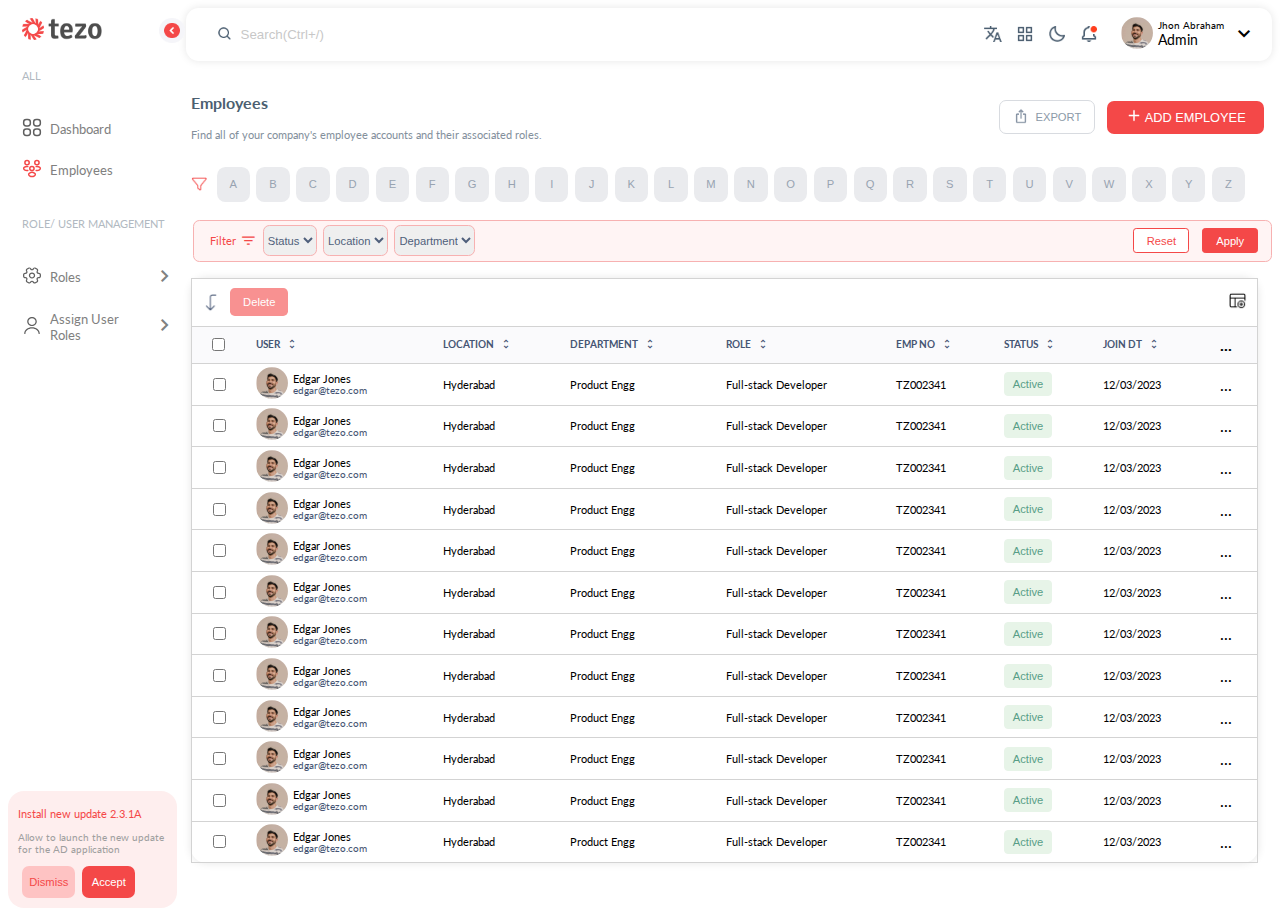
==== index.html @ accb6292 "Added Task 2" ====
<!DOCTYPE html>
<html>

<head>
    <meta charset="UTF-8">
    <meta name="viewport" content="width=device-width, initial-scale=1.0">
    <link rel="stylesheet" href="css/style.css">
    <link rel="stylesheet" href="css/index.css">
    <link rel="stylesheet" href="css/responsive.css">
    <link rel="preconnect" href="https://fonts.googleapis.com">
    <link rel="preconnect" href="https://fonts.gstatic.com" crossorigin>
    <link href="https://fonts.googleapis.com/css2?family=Lato:wght@100;300;400;700;900&display=swap" rel="stylesheet">
    <link rel="stylesheet"
        href="https://fonts.googleapis.com/css2?family=Material+Symbols+Outlined:opsz,wght,FILL,GRAD@20..48,100..700,0..1,-50..200" />
</head>

<body>
    <header>
        <div class="header-searchbox">
            <img class="img-search" src="images/bx-search.png" alt="search-icon">
            <input class="input-searchbox" type="text" placeholder="Search(Ctrl+/)">
        </div>
        <div class="header-icons">
            <img class="header-icon" src="images/IconButton.png">
            <img class="header-icon" src="images/icon1.png">
            <img class="header-icon" src="images/icon2.png">
            <img class="header-icon" src="images/icon3.png">
            <div class="profile-section">
                <div>
                    <img class="img-avatar" src="images/Avatar.png">
                </div>
                <div>
                    <p class="person-name">Jhon Abraham</p>
                    <p class="person-role">Admin</p>
                </div>
                <span class="material-symbols-outlined down-arrow">expand_more</span>
            </div>
        </div>
    </header>
    <section class="sidebar">
        <div>
            <a title="logo"><img class="the-logo" src="images/TezoLogo.png" alt="Tezo Logo"></a>
            <a title="collapse button"><img class="collapse-button" src="images/handle.png" alt="handle"></a>
            <h6 class="sidebar-heading">ALL</h6>
            <a>
                <div class="sidebar-sub-heading">
                    <div class="sidebar-icon-and-heading">
                        <div><img class="heading-icon" src="images/Horizontal nav/Dashboard.svg"></div>
                        <div>
                            <p>Dashboard</p>
                        </div>
                    </div>
                    <div class="sideline"></div>
                </div>
            </a>

            <a>
                <div class="sidebar-sub-heading">
                    <div class="sidebar-icon-and-heading">
                        <div><img class="heading-icon" src="images/Horizontal nav/Employees.svg"></div>
                        <div>
                            <p>Employees</p>
                        </div>
                    </div>
                    <div class="sideline"></div>
                </div>
            </a>
            <h6 class="sidebar-heading">ROLE/ USER MANAGEMENT</h6>
            <a>
                <div class="sidebar-sub-heading">
                    <div class="sidebar-icon-and-heading">
                        <div><img class="heading-icon" src="images/Horizontal nav/Roles.svg"></div>
                        <div>
                            <p>Roles</p>
                        </div>
                    </div>
                    <div class="sidebar-arrow">
                        <span class="material-symbols-outlined arrow">navigate_next</span>
                    </div>
                    <div class="sideline"></div>
                </div>
            </a>
            <a>
                <div class="sidebar-sub-heading">
                    <div class="sidebar-icon-and-heading">
                        <div><img class="heading-icon" src="images/Horizontal nav/assign user.svg"></div>
                        <div>
                            <p>Assign User Roles</p>
                        </div>
                    </div>
                    <div class="sidebar-arrow">
                        <span class="material-symbols-outlined arrow">navigate_next</span>
                    </div>
                    <div class="sideline"></div>
                </div>
            </a>
        </div>
        <div class="new-update">
            <p>Install new update 2.3.1A</p>
            <h6>Allow to launch the new update for the AD application</h6>
            <button class="btn-dismiss">Dismiss</button>
            <button class="btn-accept">Accept</button>
        </div>
    </section>
    <section class="main">
        <div class="employees">
            <div>
                <h2 class="main-heading">Employees</h2>
                <p class="main-text">Find all of your company's employee accounts and their associated roles.</p>
            </div>
            <div>
                <button class="btn-export">
                    <div class="btn-flex">
                        <div><img class="img-export" src="images/Masked Icon.png" alt="export"></div>
                        <div>EXPORT</div>
                    </div>
                </button>
                <button class="btn-add-employee">
                    <div class="btn-flex">
                        <div><img class="img-plus" src="images/plus.png" alt="export"></div>
                        <div>ADD EMPLOYEE</div>
                    </div>
                </button>
            </div>
        </div>
        <div class="alphabet">
            <div>
                <img class="img-funnel" src="images/Vector.png" alt="funnel icon">
            </div>
            <button class="btn-alphabet">A</button>
            <button class="btn-alphabet">B</button>
            <button class="btn-alphabet">C</button>
            <button class="btn-alphabet">D</button>
            <button class="btn-alphabet">E</button>
            <button class="btn-alphabet">F</button>
            <button class="btn-alphabet">G</button>
            <button class="btn-alphabet">H</button>
            <button class="btn-alphabet">I</button>
            <button class="btn-alphabet">J</button>
            <button class="btn-alphabet">K</button>
            <button class="btn-alphabet">L</button>
            <button class="btn-alphabet">M</button>
            <button class="btn-alphabet">N</button>
            <button class="btn-alphabet">O</button>
            <button class="btn-alphabet">P</button>
            <button class="btn-alphabet">Q</button>
            <button class="btn-alphabet">R</button>
            <button class="btn-alphabet">S</button>
            <button class="btn-alphabet">T</button>
            <button class="btn-alphabet">U</button>
            <button class="btn-alphabet">V</button>
            <button class="btn-alphabet">W</button>
            <button class="btn-alphabet">X</button>
            <button class="btn-alphabet">Y</button>
            <button class="btn-alphabet">Z</button>
        </div>
        <div class="filter-box">
            <div class="filter-box-select">
                <div class="filter-text">
                    <span> Filter</span>
                    <span class="material-symbols-outlined icon-filter-list">filter_list</span>
                </div>
                <select class="filter-tags">
                    <option>Status</option>
                    <option>opt 1</option>
                    <option>opt 2</option>
                    <option>opt 3</option>
                </select>
                <select class="filter-tags">
                    <option>Location</option>
                    <option>opt 1</option>
                    <option>opt 2</option>
                    <option>opt 3</option>
                </select>
                <select class="filter-tags">
                    <option>Department</option>
                    <option>opt 1</option>
                    <option>opt 2</option>
                    <option>opt 3</option>
                </select>
            </div>

            <div class="filter-box-apply">
                <button class="btn-reset">Reset</button>
                <button class="btn-apply">Apply</button>

            </div>
        </div>
        <div class="employee-table-box">
            <div class="delete-and-add-section">
                <div class="delete-side-section">
                    <img class="left-down-arrow" src="images/arrow-turn left -down.png" alt="left down arrow">
                    <button class="btn-delete">Delete</button>
                </div>
                <div class="add-side-section">
                    <img class="add-icon" src="images/table-add.png" alt="add icon">
                </div>
            </div>
            <table class="employee-table">
                <tr class="table-headings">
                    <th>
                        <input type="checkbox" class="checkbox">
                    </th>
                    <th>
                        <div class="th-flex">
                            <div>
                                USER
                            </div>
                            <div>
                                <span class="material-symbols-outlined unfold">unfold_more</span>
                            </div>
                        </div>
                    </th>
                    <th>
                        <div class="th-flex">
                            <div>
                                LOCATION
                            </div>
                            <div>
                                <span class="material-symbols-outlined unfold">unfold_more</span>
                            </div>
                        </div>
                    </th>
                    <th>
                        <div class="th-flex">
                            <div>
                                DEPARTMENT
                            </div>
                            <div>
                                <span class="material-symbols-outlined unfold">unfold_more</span>
                            </div>
                        </div>
                    </th>
                    <th>
                        <div class="th-flex">
                            <div>
                                ROLE
                            </div>
                            <div>
                                <span class="material-symbols-outlined unfold">unfold_more</span>
                            </div>
                        </div>
                    </th>
                    <th>
                        <div class="th-flex">
                            <div>
                                EMP NO
                            </div>
                            <div>
                                <span class="material-symbols-outlined unfold">unfold_more</span>
                            </div>
                        </div>
                    </th>
                    <th>
                        <div class="th-flex">
                            <div>
                                STATUS
                            </div>
                            <div>
                                <span class="material-symbols-outlined unfold">unfold_more</span>
                            </div>
                        </div>
                    </th>
                    <th>
                        <div class="th-flex">
                            <div>
                                JOIN DT
                            </div>
                            <div>
                                <span class="material-symbols-outlined unfold">unfold_more</span>
                            </div>
                        </div>
                    </th>
                    <th class="tripledot">
                        <a>
                            ...
                            <div class="tooltip">
                                <p class="tooltip-text">Inactive</p>
                                <p class="tooltip-text">Assign Project</p>
                                <p class="tooltip-text">Move to PIP</p>
                                <p class="tooltip-text">View Profile Log</p>
                                <p class="tooltip-text">Delete</p>
                            </div>
                        </a>
                    </th>
                </tr>
                <tr class="table-rows">
                    <td><input type="checkbox" class="check-box"></td>
                    <td>
                        <div class="profile-section-copy">
                            <div>
                                <img class="img-avatar" src="images/Avatar.png">
                            </div>
                            <div>
                                <p class="table-person-name">Edgar Jones</p>
                                <p class="table-person-email">edgar@tezo.com</p>
                            </div>
                        </div>
                    </td>
                    <td class="row-content">Hyderabad</td>
                    <td class="row-content">Product Engg</td>
                    <td class="row-content">Full-stack Developer</td>
                    <td class="row-content">TZ002341</td>
                    <td>
                        <button class="btn-active">Active</button>
                    </td>
                    <td class="row-content">12/03/2023</td>
                    <td class="triple-dot">...</td>
                </tr>
                <tr class="table-rows">
                    <td><input type="checkbox" class="check-box"></td>
                    <td>
                        <div class="profile-section-copy">
                            <div>
                                <img class="img-avatar" src="images/Avatar.png">
                            </div>
                            <div>
                                <p class="table-person-name">Edgar Jones</p>
                                <p class="table-person-email">edgar@tezo.com</p>
                            </div>
                        </div>
                    </td>
                    <td class="row-content">Hyderabad</td>
                    <td class="row-content">Product Engg</td>
                    <td class="row-content">Full-stack Developer</td>
                    <td class="row-content">TZ002341</td>
                    <td>
                        <button class="btn-active">Active</button>
                    </td>
                    <td class="row-content">12/03/2023</td>
                    <td class="triple-dot">...</td>
                </tr>
                <tr class="table-rows">
                    <td><input type="checkbox" class="check-box"></td>
                    <td>
                        <div class="profile-section-copy">
                            <div>
                                <img class="img-avatar" src="images/Avatar.png">
                            </div>
                            <div>
                                <p class="table-person-name">Edgar Jones</p>
                                <p class="table-person-email">edgar@tezo.com</p>
                            </div>
                        </div>
                    </td>
                    <td class="row-content">Hyderabad</td>
                    <td class="row-content">Product Engg</td>
                    <td class="row-content">Full-stack Developer</td>
                    <td class="row-content">TZ002341</td>
                    <td>
                        <button class="btn-active">Active</button>
                    </td>
                    <td class="row-content">12/03/2023</td>
                    <td class="triple-dot">...</td>
                </tr>
                <tr class="table-rows">
                    <td><input type="checkbox" class="check-box"></td>
                    <td>
                        <div class="profile-section-copy">
                            <div>
                                <img class="img-avatar" src="images/Avatar.png">
                            </div>
                            <div>
                                <p class="table-person-name">Edgar Jones</p>
                                <p class="table-person-email">edgar@tezo.com</p>
                            </div>
                        </div>
                    </td>
                    <td class="row-content">Hyderabad</td>
                    <td class="row-content">Product Engg</td>
                    <td class="row-content">Full-stack Developer</td>
                    <td class="row-content">TZ002341</td>
                    <td>
                        <button class="btn-active">Active</button>
                    </td>
                    <td class="row-content">12/03/2023</td>
                    <td class="triple-dot">...</td>
                </tr>
                <tr class="table-rows">
                    <td><input type="checkbox" class="check-box"></td>
                    <td>
                        <div class="profile-section-copy">
                            <div>
                                <img class="img-avatar" src="images/Avatar.png">
                            </div>
                            <div>
                                <p class="table-person-name">Edgar Jones</p>
                                <p class="table-person-email">edgar@tezo.com</p>
                            </div>
                        </div>
                    </td>
                    <td class="row-content">Hyderabad</td>
                    <td class="row-content">Product Engg</td>
                    <td class="row-content">Full-stack Developer</td>
                    <td class="row-content">TZ002341</td>
                    <td>
                        <button class="btn-active">Active</button>
                    </td>
                    <td class="row-content">12/03/2023</td>
                    <td class="triple-dot">...</td>
                </tr>
                <tr class="table-rows">
                    <td><input type="checkbox" class="check-box"></td>
                    <td>
                        <div class="profile-section-copy">
                            <div>
                                <img class="img-avatar" src="images/Avatar.png">
                            </div>
                            <div>
                                <p class="table-person-name">Edgar Jones</p>
                                <p class="table-person-email">edgar@tezo.com</p>
                            </div>
                        </div>
                    </td>
                    <td class="row-content">Hyderabad</td>
                    <td class="row-content">Product Engg</td>
                    <td class="row-content">Full-stack Developer</td>
                    <td class="row-content">TZ002341</td>
                    <td>
                        <button class="btn-active">Active</button>
                    </td>
                    <td class="row-content">12/03/2023</td>
                    <td class="triple-dot">...</td>
                </tr>
                <tr class="table-rows">
                    <td><input type="checkbox" class="check-box"></td>
                    <td>
                        <div class="profile-section-copy">
                            <div>
                                <img class="img-avatar" src="images/Avatar.png">
                            </div>
                            <div>
                                <p class="table-person-name">Edgar Jones</p>
                                <p class="table-person-email">edgar@tezo.com</p>
                            </div>
                        </div>
                    </td>
                    <td class="row-content">Hyderabad</td>
                    <td class="row-content">Product Engg</td>
                    <td class="row-content">Full-stack Developer</td>
                    <td class="row-content">TZ002341</td>
                    <td>
                        <button class="btn-active">Active</button>
                    </td>
                    <td class="row-content">12/03/2023</td>
                    <td class="triple-dot">...</td>
                </tr>
                <tr class="table-rows">
                    <td><input type="checkbox" class="check-box"></td>
                    <td>
                        <div class="profile-section-copy">
                            <div>
                                <img class="img-avatar" src="images/Avatar.png">
                            </div>
                            <div>
                                <p class="table-person-name">Edgar Jones</p>
                                <p class="table-person-email">edgar@tezo.com</p>
                            </div>
                        </div>
                    </td>
                    <td class="row-content">Hyderabad</td>
                    <td class="row-content">Product Engg</td>
                    <td class="row-content">Full-stack Developer</td>
                    <td class="row-content">TZ002341</td>
                    <td>
                        <button class="btn-active">Active</button>
                    </td>
                    <td class="row-content">12/03/2023</td>
                    <td class="triple-dot">...</td>
                </tr>
                <tr class="table-rows">
                    <td><input type="checkbox" class="check-box"></td>
                    <td>
                        <div class="profile-section-copy">
                            <div>
                                <img class="img-avatar" src="images/Avatar.png">
                            </div>
                            <div>
                                <p class="table-person-name">Edgar Jones</p>
                                <p class="table-person-email">edgar@tezo.com</p>
                            </div>
                        </div>
                    </td>
                    <td class="row-content">Hyderabad</td>
                    <td class="row-content">Product Engg</td>
                    <td class="row-content">Full-stack Developer</td>
                    <td class="row-content">TZ002341</td>
                    <td>
                        <button class="btn-active">Active</button>
                    </td>
                    <td class="row-content">12/03/2023</td>
                    <td class="triple-dot">...</td>
                </tr>
                <tr class="table-rows">
                    <td><input type="checkbox" class="check-box"></td>
                    <td>
                        <div class="profile-section-copy">
                            <div>
                                <img class="img-avatar" src="images/Avatar.png">
                            </div>
                            <div>
                                <p class="table-person-name">Edgar Jones</p>
                                <p class="table-person-email">edgar@tezo.com</p>
                            </div>
                        </div>
                    </td>
                    <td class="row-content">Hyderabad</td>
                    <td class="row-content">Product Engg</td>
                    <td class="row-content">Full-stack Developer</td>
                    <td class="row-content">TZ002341</td>
                    <td>
                        <button class="btn-active">Active</button>
                    </td>
                    <td class="row-content">12/03/2023</td>
                    <td class="triple-dot">...</td>
                </tr>
                <tr class="table-rows">
                    <td><input type="checkbox" class="check-box"></td>
                    <td>
                        <div class="profile-section-copy">
                            <div>
                                <img class="img-avatar" src="images/Avatar.png">
                            </div>
                            <div>
                                <p class="table-person-name">Edgar Jones</p>
                                <p class="table-person-email">edgar@tezo.com</p>
                            </div>
                        </div>
                    </td>
                    <td class="row-content">Hyderabad</td>
                    <td class="row-content">Product Engg</td>
                    <td class="row-content">Full-stack Developer</td>
                    <td class="row-content">TZ002341</td>
                    <td>
                        <button class="btn-active">Active</button>
                    </td>
                    <td class="row-content">12/03/2023</td>
                    <td class="triple-dot">...</td>
                </tr>
                <tr class="table-rows">
                    <td><input type="checkbox" class="check-box"></td>
                    <td>
                        <div class="profile-section-copy">
                            <div>
                                <img class="img-avatar" src="images/Avatar.png">
                            </div>
                            <div>
                                <p class="table-person-name">Edgar Jones</p>
                                <p class="table-person-email">edgar@tezo.com</p>
                            </div>
                        </div>
                    </td>
                    <td class="row-content">Hyderabad</td>
                    <td class="row-content">Product Engg</td>
                    <td class="row-content">Full-stack Developer</td>
                    <td class="row-content">TZ002341</td>
                    <td>
                        <button class="btn-active">Active</button>
                    </td>
                    <td class="row-content">12/03/2023</td>
                    <td class="triple-dot">...</td>
                </tr>
            </table>

        </div>

    </section>
</body>

</html>
---- css/style.css ----
/* General Style start*/

body {
    height: 100vh;
    display: grid;
    grid-template-rows: 1fr 12fr;
    grid-template-columns: 1fr 6.5fr;
    grid-template-areas:
        "sidebar header"
        "sidebar main";
    font-family: Lato;
}
a:hover,
button:hover,
select:hover{
    cursor: pointer;

}
/* General Style end*/

/*Common for all start*/

/*Header Styling start*/
header {
    background-color: white;
    margin-left: 0.6rem;
    grid-area: header;
    padding-left: 1.9rem;
    display: flex;
    align-items: center;
    justify-content: space-between;
    box-shadow: 0px 0px 9px rgba(0, 0, 0, 0.1);
    height: 3.3rem;
    border-radius: 0.8rem;
}

.header-searchbox {
    display: flex;
    align-items: center;
}

.header-icons {
    display: flex;
    align-items: center;
    justify-content: end;
}

.profile-section {
    display: flex;
    align-items: center;
    padding-right: 1rem;
    padding-left: 1rem;
}

.profile-section p {
    margin: 0;
}

.img-search {
    width: 1rem;
}

.input-searchbox {
    border-style: none;
    padding-left: 0.5rem;
    height: 100%;
    width: 100%;
}

.input-searchbox::placeholder {
    opacity: 0.4;
}

.header-icon {
    width: 2rem;

}

.img-avatar {
    border-radius: 50%;
    margin-right: 0.3rem;
}

.person-name {
    font-size: 0.6rem;
}

.person-role {
    font-size: 0.9rem;
}

.down-arrow {
    padding-left: 8px;
}
/*Header Styling end*/

/*The Sidebar Styling start*/
.sidebar {
    background-color: white;
    grid-area: sidebar;
    position: relative;
    /* height:40rem; */
    display: flex;
    flex-direction: column;
    justify-content: space-between;
}

.the-logo {
    width: 5rem;
    padding-left: 0.9rem;
    padding-top: 0.6rem;
}

.collapse-button {
    position: absolute;
    height: 1.6rem;
    right: -0.5rem;
    top: 0.6rem;
}

.sidebar-heading {
    font-size: 0.7rem;
    font-weight: 400;
    color: rgb(177, 185, 193);
    padding-left: 0.9rem;
}


.sidebar-sub-heading:hover {
    background-color: rgb(254, 195, 195);
    .sideline{
        display: block;
    }
}

.sidebar-sub-heading:hover p {
    color: rgb(244, 72, 72);
    
}

.sideline{
    background-color: rgb(244, 72, 72);
    width: 3px;
    height :2rem;
    display:none;
    border-radius: 1rem 0 0 1rem;
}
.sidebar-sub-heading {
    padding-left: 0.9rem;
    display: flex;
    align-items: center;
    justify-content: space-between;
    font-size: 0.8rem;
    font-weight: 400;
    border-radius: 0.4rem;

}

.sidebar-sub-heading p {
    color: grey;

}

.sidebar-icon-and-heading {
    display: flex;
    align-items: center;
    justify-content: space-between;
}


.heading-icon {
    width: 1.2rem;
    padding-right: 0.5rem;
}


.material-symbols-outlined {
    font-variation-settings:
        'FILL' 0,
        'wght' 400,
        'GRAD' 0,
        'opsz' 24
}

.arrow {
    color: grey
}

.new-update {
    background-color: rgb(254, 238, 238);
    border-radius: 1rem;
    padding-bottom: 0.6rem;
    margin-top: 1.1rem
}

.new-update p {
    font-size: 0.7rem;
    color: rgb(244, 72, 72);
    padding-top: 1rem;
    padding-left: 10px;
    margin: 0;
}

.new-update h6 {
    font-size: 0.65rem;
    color: rgb(159, 159, 159);
    font-weight: 400;
    margin: 11px 0px;
    padding-left: 10px;
}

.btn-dismiss {
    font-size: 0.7rem;
    background-color: rgb(254, 195, 195);
    border: 1px rgb(254, 195, 195);
    border-radius: 7px;
    color: rgb(244, 72, 72);
    margin-left: 0.9rem;
    height: 2rem;
    width: 3.3rem;
}

.btn-accept {
    font-size: 0.7rem;
    background-color: rgb(244, 72, 72);
    border: 1px rgb(244, 72, 72);
    border-radius: 7px;
    color: white;
    height: 2rem;
    width: 3.3rem;
    margin-left: 0.2rem;
}
/*The Sidebar Styling end*/



/*Main Page Styling start*/
.main {
    background-color: white;
    grid-area: main;
    margin-top: 1rem;
}

.employees,
.roles {
    display: flex;
    align-items: center;
    justify-content: space-between;
}

.main-heading {
    margin: 0;
    padding-left: 0.9rem;
    color: rgb(76, 95, 113);
    font-size: 1rem;
}

.main-text {
    margin: 0;
    margin-top: 1rem;
    padding-left: 0.9rem;
    font-size: 0.7rem;
    color: rgb(131, 144, 156)
}

.btn-flex {
    display: flex;
    align-items: center;
    justify-content: center;
}

.btn-add-employee,
.btn-add-role {
    margin-right: 0.5rem;
    margin-left: 0.5rem;
    font-size: 0.8rem;
    background-color: rgb(244, 72, 72);
    border: 1px rgb(244, 72, 72);
    border-radius: 7px;
    height: 2.1rem;
    width: 9.8rem;
    color: white;
}


.img-plus {
    width: 1rem;
    margin-right: 0.2rem;
}
/*Main Page Styling end*/

/*Common for all end*/


/* Common for page 1 and page 2 start*/
.filter-box {
    display: flex;
    justify-content: space-between;
    align-items: center;
    background-color: rgb(255, 244, 244);
    height: 2.5rem;
    margin-left: 1rem;
    border: 1px solid rgb(247, 177, 177);
    border-radius: 0.4rem;
    margin-top: 0.9rem;
}

.filter-box-select {
    display: flex;
    align-items: center;
    justify-content: start;
    margin-left: 1rem;
}

.filter-text {
    display: flex;
    align-items: center;
    color: rgb(244, 72, 72);
    font-size: 0.7rem;
}

.icon-filter-list {
    transform: scale(0.7);
}

.filter-tags {
    margin: 0px 0.2rem;
    height: 1.9rem;
    font-size: 0.7rem;
    border: 1px solid rgb(247, 177, 177);
    border-radius: 0.4rem;
    color: rgb(79, 95, 123);
}

.filter-box-apply {
    display: flex;
    align-items: center;
    justify-content: right;
}

.btn-reset,
.btn-apply {
    margin-right: 0.8rem;
    border: 1px solid rgb(244, 72, 72);
    border-radius: 0.2rem;
    font-size: 0.7rem;
    height: 1.6rem;
    width: 3.5rem;
}

.btn-reset {
    background-color: white;
    color: rgb(244, 72, 72);
}

.btn-apply {
    background-color: rgb(244, 72, 72);
    color: white;
}

/* Common for page 1 and page 2 end*/

/* Common for page 1 and page 3 start*/

.profile-section-copy {
    display: flex;
    align-items: center;
}

.profile-section-copy p {
    margin: 0;
}
/* Common for page 1 and page 3 end*/

/* Common for page 2 and page 3 start*/
.cards{
    margin-left: 1rem;
    margin-top:1rem;
    display:grid;
    grid-template-columns: 1fr 1fr 1fr;
    row-gap: 1rem;
    column-gap: 1rem;
}
.c1,.c2,.c3,.c4,.c5,.c6{
    background-color: white;
    border: 1px solid lightgrey;
    border-radius: 0.5rem;
}
.card-sub-heading{
    display: flex;
    align-items: center;
    font-size: 0.69rem;
    padding: 0.18rem 0;
    font-weight:500;
    color: rgb(69,85,115);
}
.view-arrow{
    display:flex;
    align-items:center;
    justify-content: end;
    font-size: 0.65rem;
    font-weight:500;
    color: rgb(120,120,120);
}
.icon-arrow{
    transform: scale(0.8);
}
.card-icon-tiny{
    transform: scale(0.8);
    padding-right:0.25rem;
}
/* Common for page 2 and page 3 end*/
---- css/index.css ----
.btn-export{
    color: rgb(140,154,168);
    font-size: 0.7rem;
    padding: 0.3rem;
    background-color: white;
    border-radius: 7px;
    border: 1px solid #d8dbe0;
    width: 6rem;
    height: 2.1rem;
}
.img-export {
    width: 1rem;
    margin-right: 0.4rem;
}

.alphabet {
    margin-top: 1.4rem;
    display: flex;
    align-items: center;
    justify-content: start;
    padding-left: 0.9rem;

}

.img-funnel {
    width: 1rem;
    padding-right: 0.4rem;
}

.btn-alphabet {
    width: 2.09rem;
    height: 2.2rem;
    margin: 0.2rem;
    border-style: none;
    border-radius: 25%;
    font-size: 0.7rem;
    color: rgb(152, 163, 177);
    background-color: rgb(234, 235, 238);
}

.btn-alphabet:hover {
    color: white;
    background-color: rgb(244, 72, 72);
}

.employee-table-box {
    margin: 1rem 0.9rem;
    box-shadow: 0px 0px 9px rgba(0, 0, 0, 0.1);
    border-radius: 15px;
}

.delete-and-add-section {
    display: flex;
    align-items: center;
    justify-content: space-between;
    background-color: white;
    padding: 0.6rem;
    border: 1px solid lightgrey;
}

.delete-side-section {
    display: flex;
    align-items: center;
}

.left-down-arrow {
    height: 1.2rem;
}

.btn-delete {
    background-color: rgb(248, 145, 145);
    color: white;
    border: none;
    padding: 0.5rem 0.8rem;
    font-size: 0.7rem;
    border-radius: 0.3rem;
    margin-left: 0.6rem;

}

.add-icon {
    height: 1.2rem;
}

.employee-table {
    width: 100%;
}


table {
    border-collapse: collapse;
}

.table-headings {
    background-color: rgb(250, 250, 252);
    border-left: 1px solid lightgrey;
    border-right: 1px solid lightgrey;
    border-bottom: 1px solid lightgrey;
    height: 2.3rem;

}

.tripledot {
    font-size: 1rem;
    padding-right: 15px;
    position: relative;
}

.triple-dot {
    font-size: 1rem;
    padding-left: 10px;
}
.tooltip{
    position :absolute;
    font-size:0.7rem;
    background-color: white;
    display:none;
    width: 7rem;
    right:-1rem;
    text-align: start;
    border: 1px solid black;  
}
.tooltip p{
    margin:0;
    height:2rem;
    padding-left:0.4rem;
}
.tooltip-text:hover{
    background-color: rgb(244, 72, 72);
    color:white;
}
.tripledot :hover{
    .tooltip{
        display:block;
    }
}

.checkbox {
    margin-left: 0px;
    margin-right: 10px;
}

.check-box {
    margin-left: 20px;

}

.th-flex {
    display: flex;
    align-items: center;
    font-size: 0.6rem;
    color: rgb(69, 85, 115);
    font-weight: 700;

}

.unfold {
    transform: scale(0.5);
}

.table-rows {
    border-left: 1px solid lightgrey;
    border-right: 1px solid lightgrey;
    border-bottom: 1px solid lightgrey;
    height: 2.6rem;
}

.table-rows:hover {
    background-color: rgb(255, 244, 244);
}



.table-person-name {
    font-size: 0.7rem;
}

.table-person-email {
    font-size: 0.6rem;
    color: rgb(69, 85, 115);

}

.row-content {
    font-size: 0.7rem;
    font-weight: 400;
}

.btn-active {
    background-color: rgb(231, 244, 232);
    color: rgb(88, 158, 135);
    border: solid 1px rgb(231, 244, 232);
    border-radius: 0.25rem;
    font-size: 0.7rem;
    width: 3rem;
    height: 1.5rem;
}
---- css/responsive.css ----
@media only screen and(min-width:769px),(max-width:992px) {
    
    .cards{
        grid-template-columns:1fr 1fr;
    }
    .btn-accept,.btn-dismiss{
        margin-left:0.8rem;
    }
    .btn-accept{
        margin-top:0.4rem;
    }
    
}
@media only screen and(min-width:601px),(max-width:768px) {
    
    .cards{
        grid-template-columns:1fr 1fr;
    }
    .btn-accept,.btn-dismiss{
        margin-left:0.7rem;
    }
    .btn-accept{
        margin-top:0.3rem;
    }
    
}
@media only screen and (max-width:600px){
  
    .cards{
        grid-template-columns: 1fr;
    }
    .the-logo{
        display:none;
    }
    .collapse-button{
        display:none;
    }
    .sidebar-heading{
        display:none;
    }
    .sidebar-sub-heading p{
        display:none;
    }
    
    .heading-icon{
        padding: 2rem 0;
    }
    .btn-accept,.btn-dismiss{
        margin-left:0.3rem;
        
    }
    .btn-accept{
        margin-top:0.2rem;
    }
    .input-searchbox{
        display:none
    }
    .img-search{
        width: 1.2rem;
    }
}
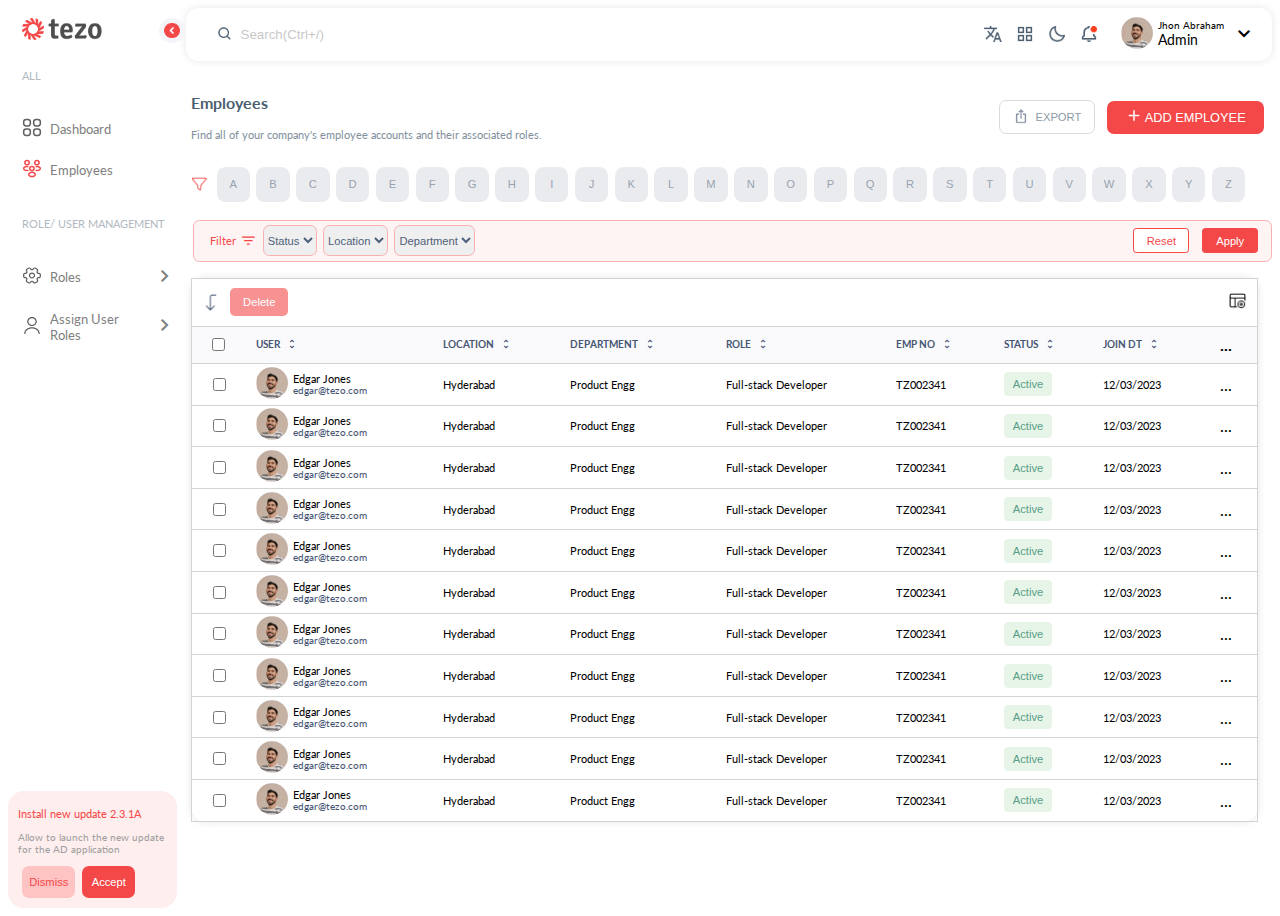
==== commit f743385a: "Commit-1" ====
--- a/index.html
+++ b/index.html
@@ -108,7 +108,7 @@
                 <h2 class="main-heading">Employees</h2>
                 <p class="main-text">Find all of your company's employee accounts and their associated roles.</p>
             </div>
-            <div>
+            <div class="employees-btns">
                 <button class="btn-export">
                     <div class="btn-flex">
                         <div><img class="img-export" src="images/Masked Icon.png" alt="export"></div>
@@ -172,7 +172,7 @@
                     <option>opt 2</option>
                     <option>opt 3</option>
                 </select>
-                <select class="filter-tags">
+                <select class="filter-tags department-filter">
                     <option>Department</option>
                     <option>opt 1</option>
                     <option>opt 2</option>
@@ -201,7 +201,7 @@
                     <th>
                         <input type="checkbox" class="checkbox">
                     </th>
-                    <th>
+                    <th class="th-user">
                         <div class="th-flex">
                             <div>
                                 USER
@@ -211,7 +211,7 @@
                             </div>
                         </div>
                     </th>
-                    <th>
+                    <th class="th-location">
                         <div class="th-flex">
                             <div>
                                 LOCATION
@@ -221,7 +221,7 @@
                             </div>
                         </div>
                     </th>
-                    <th>
+                    <th class="th-department">
                         <div class="th-flex">
                             <div>
                                 DEPARTMENT
@@ -231,7 +231,7 @@
                             </div>
                         </div>
                     </th>
-                    <th>
+                    <th class="th-role">
                         <div class="th-flex">
                             <div>
                                 ROLE
@@ -241,7 +241,7 @@
                             </div>
                         </div>
                     </th>
-                    <th>
+                    <th class="th-empno">
                         <div class="th-flex">
                             <div>
                                 EMP NO
@@ -251,7 +251,7 @@
                             </div>
                         </div>
                     </th>
-                    <th>
+                    <th class="th-status">
                         <div class="th-flex">
                             <div>
                                 STATUS
@@ -261,7 +261,7 @@
                             </div>
                         </div>
                     </th>
-                    <th>
+                    <th class="th-joindt">
                         <div class="th-flex">
                             <div>
                                 JOIN DT
@@ -286,278 +286,255 @@
                 </tr>
                 <tr class="table-rows">
                     <td><input type="checkbox" class="check-box"></td>
-                    <td>
-                        <div class="profile-section-copy">
-                            <div>
-                                <img class="img-avatar" src="images/Avatar.png">
-                            </div>
-                            <div>
-                                <p class="table-person-name">Edgar Jones</p>
-                                <p class="table-person-email">edgar@tezo.com</p>
-                            </div>
-                        </div>
-                    </td>
-                    <td class="row-content">Hyderabad</td>
-                    <td class="row-content">Product Engg</td>
-                    <td class="row-content">Full-stack Developer</td>
-                    <td class="row-content">TZ002341</td>
-                    <td>
-                        <button class="btn-active">Active</button>
-                    </td>
-                    <td class="row-content">12/03/2023</td>
-                    <td class="triple-dot">...</td>
-                </tr>
-                <tr class="table-rows">
-                    <td><input type="checkbox" class="check-box"></td>
-                    <td>
-                        <div class="profile-section-copy">
-                            <div>
-                                <img class="img-avatar" src="images/Avatar.png">
-                            </div>
-                            <div>
-                                <p class="table-person-name">Edgar Jones</p>
-                                <p class="table-person-email">edgar@tezo.com</p>
-                            </div>
-                        </div>
-                    </td>
-                    <td class="row-content">Hyderabad</td>
-                    <td class="row-content">Product Engg</td>
-                    <td class="row-content">Full-stack Developer</td>
-                    <td class="row-content">TZ002341</td>
-                    <td>
-                        <button class="btn-active">Active</button>
-                    </td>
-                    <td class="row-content">12/03/2023</td>
-                    <td class="triple-dot">...</td>
-                </tr>
-                <tr class="table-rows">
-                    <td><input type="checkbox" class="check-box"></td>
-                    <td>
-                        <div class="profile-section-copy">
-                            <div>
-                                <img class="img-avatar" src="images/Avatar.png">
-                            </div>
-                            <div>
-                                <p class="table-person-name">Edgar Jones</p>
-                                <p class="table-person-email">edgar@tezo.com</p>
-                            </div>
-                        </div>
-                    </td>
-                    <td class="row-content">Hyderabad</td>
-                    <td class="row-content">Product Engg</td>
-                    <td class="row-content">Full-stack Developer</td>
-                    <td class="row-content">TZ002341</td>
-                    <td>
-                        <button class="btn-active">Active</button>
-                    </td>
-                    <td class="row-content">12/03/2023</td>
-                    <td class="triple-dot">...</td>
-                </tr>
-                <tr class="table-rows">
-                    <td><input type="checkbox" class="check-box"></td>
-                    <td>
-                        <div class="profile-section-copy">
-                            <div>
-                                <img class="img-avatar" src="images/Avatar.png">
-                            </div>
-                            <div>
-                                <p class="table-person-name">Edgar Jones</p>
-                                <p class="table-person-email">edgar@tezo.com</p>
-                            </div>
-                        </div>
-                    </td>
-                    <td class="row-content">Hyderabad</td>
-                    <td class="row-content">Product Engg</td>
-                    <td class="row-content">Full-stack Developer</td>
-                    <td class="row-content">TZ002341</td>
-                    <td>
-                        <button class="btn-active">Active</button>
-                    </td>
-                    <td class="row-content">12/03/2023</td>
-                    <td class="triple-dot">...</td>
-                </tr>
-                <tr class="table-rows">
-                    <td><input type="checkbox" class="check-box"></td>
-                    <td>
-                        <div class="profile-section-copy">
-                            <div>
-                                <img class="img-avatar" src="images/Avatar.png">
-                            </div>
-                            <div>
-                                <p class="table-person-name">Edgar Jones</p>
-                                <p class="table-person-email">edgar@tezo.com</p>
-                            </div>
-                        </div>
-                    </td>
-                    <td class="row-content">Hyderabad</td>
-                    <td class="row-content">Product Engg</td>
-                    <td class="row-content">Full-stack Developer</td>
-                    <td class="row-content">TZ002341</td>
-                    <td>
-                        <button class="btn-active">Active</button>
-                    </td>
-                    <td class="row-content">12/03/2023</td>
-                    <td class="triple-dot">...</td>
-                </tr>
-                <tr class="table-rows">
-                    <td><input type="checkbox" class="check-box"></td>
-                    <td>
-                        <div class="profile-section-copy">
-                            <div>
-                                <img class="img-avatar" src="images/Avatar.png">
-                            </div>
-                            <div>
-                                <p class="table-person-name">Edgar Jones</p>
-                                <p class="table-person-email">edgar@tezo.com</p>
-                            </div>
-                        </div>
-                    </td>
-                    <td class="row-content">Hyderabad</td>
-                    <td class="row-content">Product Engg</td>
-                    <td class="row-content">Full-stack Developer</td>
-                    <td class="row-content">TZ002341</td>
-                    <td>
-                        <button class="btn-active">Active</button>
-                    </td>
-                    <td class="row-content">12/03/2023</td>
-                    <td class="triple-dot">...</td>
-                </tr>
-                <tr class="table-rows">
-                    <td><input type="checkbox" class="check-box"></td>
-                    <td>
-                        <div class="profile-section-copy">
-                            <div>
-                                <img class="img-avatar" src="images/Avatar.png">
-                            </div>
-                            <div>
-                                <p class="table-person-name">Edgar Jones</p>
-                                <p class="table-person-email">edgar@tezo.com</p>
-                            </div>
-                        </div>
-                    </td>
-                    <td class="row-content">Hyderabad</td>
-                    <td class="row-content">Product Engg</td>
-                    <td class="row-content">Full-stack Developer</td>
-                    <td class="row-content">TZ002341</td>
-                    <td>
-                        <button class="btn-active">Active</button>
-                    </td>
-                    <td class="row-content">12/03/2023</td>
-                    <td class="triple-dot">...</td>
-                </tr>
-                <tr class="table-rows">
-                    <td><input type="checkbox" class="check-box"></td>
-                    <td>
-                        <div class="profile-section-copy">
-                            <div>
-                                <img class="img-avatar" src="images/Avatar.png">
-                            </div>
-                            <div>
-                                <p class="table-person-name">Edgar Jones</p>
-                                <p class="table-person-email">edgar@tezo.com</p>
-                            </div>
-                        </div>
-                    </td>
-                    <td class="row-content">Hyderabad</td>
-                    <td class="row-content">Product Engg</td>
-                    <td class="row-content">Full-stack Developer</td>
-                    <td class="row-content">TZ002341</td>
-                    <td>
-                        <button class="btn-active">Active</button>
-                    </td>
-                    <td class="row-content">12/03/2023</td>
-                    <td class="triple-dot">...</td>
-                </tr>
-                <tr class="table-rows">
-                    <td><input type="checkbox" class="check-box"></td>
-                    <td>
-                        <div class="profile-section-copy">
-                            <div>
-                                <img class="img-avatar" src="images/Avatar.png">
-                            </div>
-                            <div>
-                                <p class="table-person-name">Edgar Jones</p>
-                                <p class="table-person-email">edgar@tezo.com</p>
-                            </div>
-                        </div>
-                    </td>
-                    <td class="row-content">Hyderabad</td>
-                    <td class="row-content">Product Engg</td>
-                    <td class="row-content">Full-stack Developer</td>
-                    <td class="row-content">TZ002341</td>
-                    <td>
-                        <button class="btn-active">Active</button>
-                    </td>
-                    <td class="row-content">12/03/2023</td>
-                    <td class="triple-dot">...</td>
-                </tr>
-                <tr class="table-rows">
-                    <td><input type="checkbox" class="check-box"></td>
-                    <td>
-                        <div class="profile-section-copy">
-                            <div>
-                                <img class="img-avatar" src="images/Avatar.png">
-                            </div>
-                            <div>
-                                <p class="table-person-name">Edgar Jones</p>
-                                <p class="table-person-email">edgar@tezo.com</p>
-                            </div>
-                        </div>
-                    </td>
-                    <td class="row-content">Hyderabad</td>
-                    <td class="row-content">Product Engg</td>
-                    <td class="row-content">Full-stack Developer</td>
-                    <td class="row-content">TZ002341</td>
-                    <td>
-                        <button class="btn-active">Active</button>
-                    </td>
-                    <td class="row-content">12/03/2023</td>
-                    <td class="triple-dot">...</td>
-                </tr>
-                <tr class="table-rows">
-                    <td><input type="checkbox" class="check-box"></td>
-                    <td>
-                        <div class="profile-section-copy">
-                            <div>
-                                <img class="img-avatar" src="images/Avatar.png">
-                            </div>
-                            <div>
-                                <p class="table-person-name">Edgar Jones</p>
-                                <p class="table-person-email">edgar@tezo.com</p>
-                            </div>
-                        </div>
-                    </td>
-                    <td class="row-content">Hyderabad</td>
-                    <td class="row-content">Product Engg</td>
-                    <td class="row-content">Full-stack Developer</td>
-                    <td class="row-content">TZ002341</td>
-                    <td>
-                        <button class="btn-active">Active</button>
-                    </td>
-                    <td class="row-content">12/03/2023</td>
-                    <td class="triple-dot">...</td>
-                </tr>
-                <tr class="table-rows">
-                    <td><input type="checkbox" class="check-box"></td>
-                    <td>
-                        <div class="profile-section-copy">
-                            <div>
-                                <img class="img-avatar" src="images/Avatar.png">
-                            </div>
-                            <div>
-                                <p class="table-person-name">Edgar Jones</p>
-                                <p class="table-person-email">edgar@tezo.com</p>
-                            </div>
-                        </div>
-                    </td>
-                    <td class="row-content">Hyderabad</td>
-                    <td class="row-content">Product Engg</td>
-                    <td class="row-content">Full-stack Developer</td>
-                    <td class="row-content">TZ002341</td>
-                    <td>
-                        <button class="btn-active">Active</button>
-                    </td>
-                    <td class="row-content">12/03/2023</td>
+                    <td class="th-user">
+                        <div class="profile-section-copy">
+                            <div>
+                                <img class="img-avatar" src="images/Avatar.png">
+                            </div>
+                            <div>
+                                <p class="table-person-name">Edgar Jones</p>
+                                <p class="table-person-email">edgar@tezo.com</p>
+                            </div>
+                        </div>
+                    </td>
+                    <td class="row-content th-location">Hyderabad</td>
+                    <td class="row-content th-department">Product Engg</td>
+                    <td class="row-content th-role">Full-stack Developer</td>
+                    <td class="row-content th-empno">TZ002341</td>
+                    <td class="th-status">
+                        <button class="btn-active">Active</button>
+                    </td>
+                    <td class="row-content th-joindt">12/03/2023</td>
+                    <td class="triple-dot">...</td>
+                </tr>
+                <tr class="table-rows">
+                    <td><input type="checkbox" class="check-box"></td>
+                    <td class="th-user">
+                        <div class="profile-section-copy">
+                            <div>
+                                <img class="img-avatar" src="images/Avatar.png">
+                            </div>
+                            <div>
+                                <p class="table-person-name">Edgar Jones</p>
+                                <p class="table-person-email">edgar@tezo.com</p>
+                            </div>
+                        </div>
+                    </td>
+                    <td class="row-content th-location">Hyderabad</td>
+                    <td class="row-content th-department">Product Engg</td>
+                    <td class="row-content th-role">Full-stack Developer</td>
+                    <td class="row-content th-empno">TZ002341</td>
+                    <td class="th-status">
+                        <button class="btn-active">Active</button>
+                    </td>
+                    <td class="row-content th-joindt">12/03/2023</td>
+                    <td class="triple-dot">...</td>
+                </tr>
+                <tr class="table-rows">
+                    <td><input type="checkbox" class="check-box"></td>
+                    <td class="th-user">
+                        <div class="profile-section-copy">
+                            <div>
+                                <img class="img-avatar" src="images/Avatar.png">
+                            </div>
+                            <div>
+                                <p class="table-person-name">Edgar Jones</p>
+                                <p class="table-person-email">edgar@tezo.com</p>
+                            </div>
+                        </div>
+                    </td>
+                    <td class="row-content th-location">Hyderabad</td>
+                    <td class="row-content th-department">Product Engg</td>
+                    <td class="row-content th-role">Full-stack Developer</td>
+                    <td class="row-content th-empno">TZ002341</td>
+                    <td class="th-status">
+                        <button class="btn-active">Active</button>
+                    </td>
+                    <td class="row-content th-joindt">12/03/2023</td>
+                    <td class="triple-dot">...</td>
+                </tr>
+                <tr class="table-rows">
+                    <td><input type="checkbox" class="check-box"></td>
+                    <td class="th-user">
+                        <div class="profile-section-copy">
+                            <div>
+                                <img class="img-avatar" src="images/Avatar.png">
+                            </div>
+                            <div>
+                                <p class="table-person-name">Edgar Jones</p>
+                                <p class="table-person-email">edgar@tezo.com</p>
+                            </div>
+                        </div>
+                    </td>
+                    <td class="row-content th-location">Hyderabad</td>
+                    <td class="row-content th-department">Product Engg</td>
+                    <td class="row-content th-role">Full-stack Developer</td>
+                    <td class="row-content th-empno">TZ002341</td>
+                    <td class="th-status">
+                        <button class="btn-active">Active</button>
+                    </td>
+                    <td class="row-content th-joindt">12/03/2023</td>
+                    <td class="triple-dot">...</td>
+                </tr>
+                <tr class="table-rows">
+                    <td><input type="checkbox" class="check-box"></td>
+                    <td class="th-user">
+                        <div class="profile-section-copy">
+                            <div>
+                                <img class="img-avatar" src="images/Avatar.png">
+                            </div>
+                            <div>
+                                <p class="table-person-name">Edgar Jones</p>
+                                <p class="table-person-email">edgar@tezo.com</p>
+                            </div>
+                        </div>
+                    </td>
+                    <td class="row-content th-location">Hyderabad</td>
+                    <td class="row-content th-department">Product Engg</td>
+                    <td class="row-content th-role">Full-stack Developer</td>
+                    <td class="row-content th-empno">TZ002341</td>
+                    <td class="th-status">
+                        <button class="btn-active">Active</button>
+                    </td>
+                    <td class="row-content th-joindt">12/03/2023</td>
+                    <td class="triple-dot">...</td>
+                </tr>
+                <tr class="table-rows">
+                    <td><input type="checkbox" class="check-box"></td>
+                    <td class="th-user">
+                        <div class="profile-section-copy">
+                            <div>
+                                <img class="img-avatar" src="images/Avatar.png">
+                            </div>
+                            <div>
+                                <p class="table-person-name">Edgar Jones</p>
+                                <p class="table-person-email">edgar@tezo.com</p>
+                            </div>
+                        </div>
+                    </td>
+                    <td class="row-content th-location">Hyderabad</td>
+                    <td class="row-content th-department">Product Engg</td>
+                    <td class="row-content th-role">Full-stack Developer</td>
+                    <td class="row-content th-empno">TZ002341</td>
+                    <td class="th-status">
+                        <button class="btn-active">Active</button>
+                    </td>
+                    <td class="row-content th-joindt">12/03/2023</td>
+                    <td class="triple-dot">...</td>
+                </tr>
+                <tr class="table-rows">
+                    <td><input type="checkbox" class="check-box"></td>
+                    <td class="th-user">
+                        <div class="profile-section-copy">
+                            <div>
+                                <img class="img-avatar" src="images/Avatar.png">
+                            </div>
+                            <div>
+                                <p class="table-person-name">Edgar Jones</p>
+                                <p class="table-person-email">edgar@tezo.com</p>
+                            </div>
+                        </div>
+                    </td>
+                    <td class="row-content th-location">Hyderabad</td>
+                    <td class="row-content th-department">Product Engg</td>
+                    <td class="row-content th-role">Full-stack Developer</td>
+                    <td class="row-content th-empno">TZ002341</td>
+                    <td class="th-status">
+                        <button class="btn-active">Active</button>
+                    </td>
+                    <td class="row-content th-joindt">12/03/2023</td>
+                    <td class="triple-dot">...</td>
+                </tr>
+                <tr class="table-rows">
+                    <td><input type="checkbox" class="check-box"></td>
+                    <td class="th-user">
+                        <div class="profile-section-copy">
+                            <div>
+                                <img class="img-avatar" src="images/Avatar.png">
+                            </div>
+                            <div>
+                                <p class="table-person-name">Edgar Jones</p>
+                                <p class="table-person-email">edgar@tezo.com</p>
+                            </div>
+                        </div>
+                    </td>
+                    <td class="row-content th-location">Hyderabad</td>
+                    <td class="row-content th-department">Product Engg</td>
+                    <td class="row-content th-role">Full-stack Developer</td>
+                    <td class="row-content th-empno">TZ002341</td>
+                    <td class="th-status">
+                        <button class="btn-active">Active</button>
+                    </td>
+                    <td class="row-content th-joindt">12/03/2023</td>
+                    <td class="triple-dot">...</td>
+                </tr>
+                <tr class="table-rows">
+                    <td><input type="checkbox" class="check-box"></td>
+                    <td class="th-user">
+                        <div class="profile-section-copy">
+                            <div>
+                                <img class="img-avatar" src="images/Avatar.png">
+                            </div>
+                            <div>
+                                <p class="table-person-name">Edgar Jones</p>
+                                <p class="table-person-email">edgar@tezo.com</p>
+                            </div>
+                        </div>
+                    </td>
+                    <td class="row-content th-location">Hyderabad</td>
+                    <td class="row-content th-department">Product Engg</td>
+                    <td class="row-content th-role">Full-stack Developer</td>
+                    <td class="row-content th-empno">TZ002341</td>
+                    <td class="th-status">
+                        <button class="btn-active">Active</button>
+                    </td>
+                    <td class="row-content th-joindt">12/03/2023</td>
+                    <td class="triple-dot">...</td>
+                </tr>
+                <tr class="table-rows">
+                    <td><input type="checkbox" class="check-box"></td>
+                    <td class="th-user">
+                        <div class="profile-section-copy">
+                            <div>
+                                <img class="img-avatar" src="images/Avatar.png">
+                            </div>
+                            <div>
+                                <p class="table-person-name">Edgar Jones</p>
+                                <p class="table-person-email">edgar@tezo.com</p>
+                            </div>
+                        </div>
+                    </td>
+                    <td class="row-content th-location">Hyderabad</td>
+                    <td class="row-content th-department">Product Engg</td>
+                    <td class="row-content th-role">Full-stack Developer</td>
+                    <td class="row-content th-empno">TZ002341</td>
+                    <td class="th-status">
+                        <button class="btn-active">Active</button>
+                    </td>
+                    <td class="row-content th-joindt">12/03/2023</td>
+                    <td class="triple-dot">...</td>
+                </tr>
+                <tr class="table-rows">
+                    <td><input type="checkbox" class="check-box"></td>
+                    <td class="th-user">
+                        <div class="profile-section-copy">
+                            <div>
+                                <img class="img-avatar" src="images/Avatar.png">
+                            </div>
+                            <div>
+                                <p class="table-person-name">Edgar Jones</p>
+                                <p class="table-person-email">edgar@tezo.com</p>
+                            </div>
+                        </div>
+                    </td>
+                    <td class="row-content th-location">Hyderabad</td>
+                    <td class="row-content th-department">Product Engg</td>
+                    <td class="row-content th-role">Full-stack Developer</td>
+                    <td class="row-content th-empno">TZ002341</td>
+                    <td class="th-status">
+                        <button class="btn-active">Active</button>
+                    </td>
+                    <td class="row-content th-joindt">12/03/2023</td>
                     <td class="triple-dot">...</td>
                 </tr>
             </table>
--- a/css/responsive.css
+++ b/css/responsive.css
@@ -8,6 +8,14 @@
     }
     .btn-accept{
         margin-top:0.4rem;
+    }
+    .alphabet,
+    .th-joindt{
+        display:none;
+    }
+    .employees-btns{
+        display: flex;
+        justify-content: end;
     }
     
 }
@@ -22,6 +30,21 @@
     .btn-accept{
         margin-top:0.3rem;
     }
+    .alphabet,
+    .th-status,
+    .th-joindt{
+        display:none;
+    }
+    .btn-export{
+        margin-bottom:0.3rem;
+    } 
+    .employees-btns{
+        display: flex;
+        flex-direction: column;
+        justify-content: end;
+        align-items: center;
+    }
+    
     
 }
 @media only screen and (max-width:600px){
@@ -58,4 +81,22 @@
     .img-search{
         width: 1.2rem;
     }
+    .alphabet,
+    .th-role,
+    .th-empno,
+    .th-status,
+    .th-joindt,
+    .department-filter{
+        display:none;
+    }
+    .btn-export{
+        margin-bottom:0.3rem;
+    } 
+    .employees-btns{
+        display: flex;
+        flex-direction: column;
+        justify-content: end;
+        align-items: center;
+    }
+    
 }